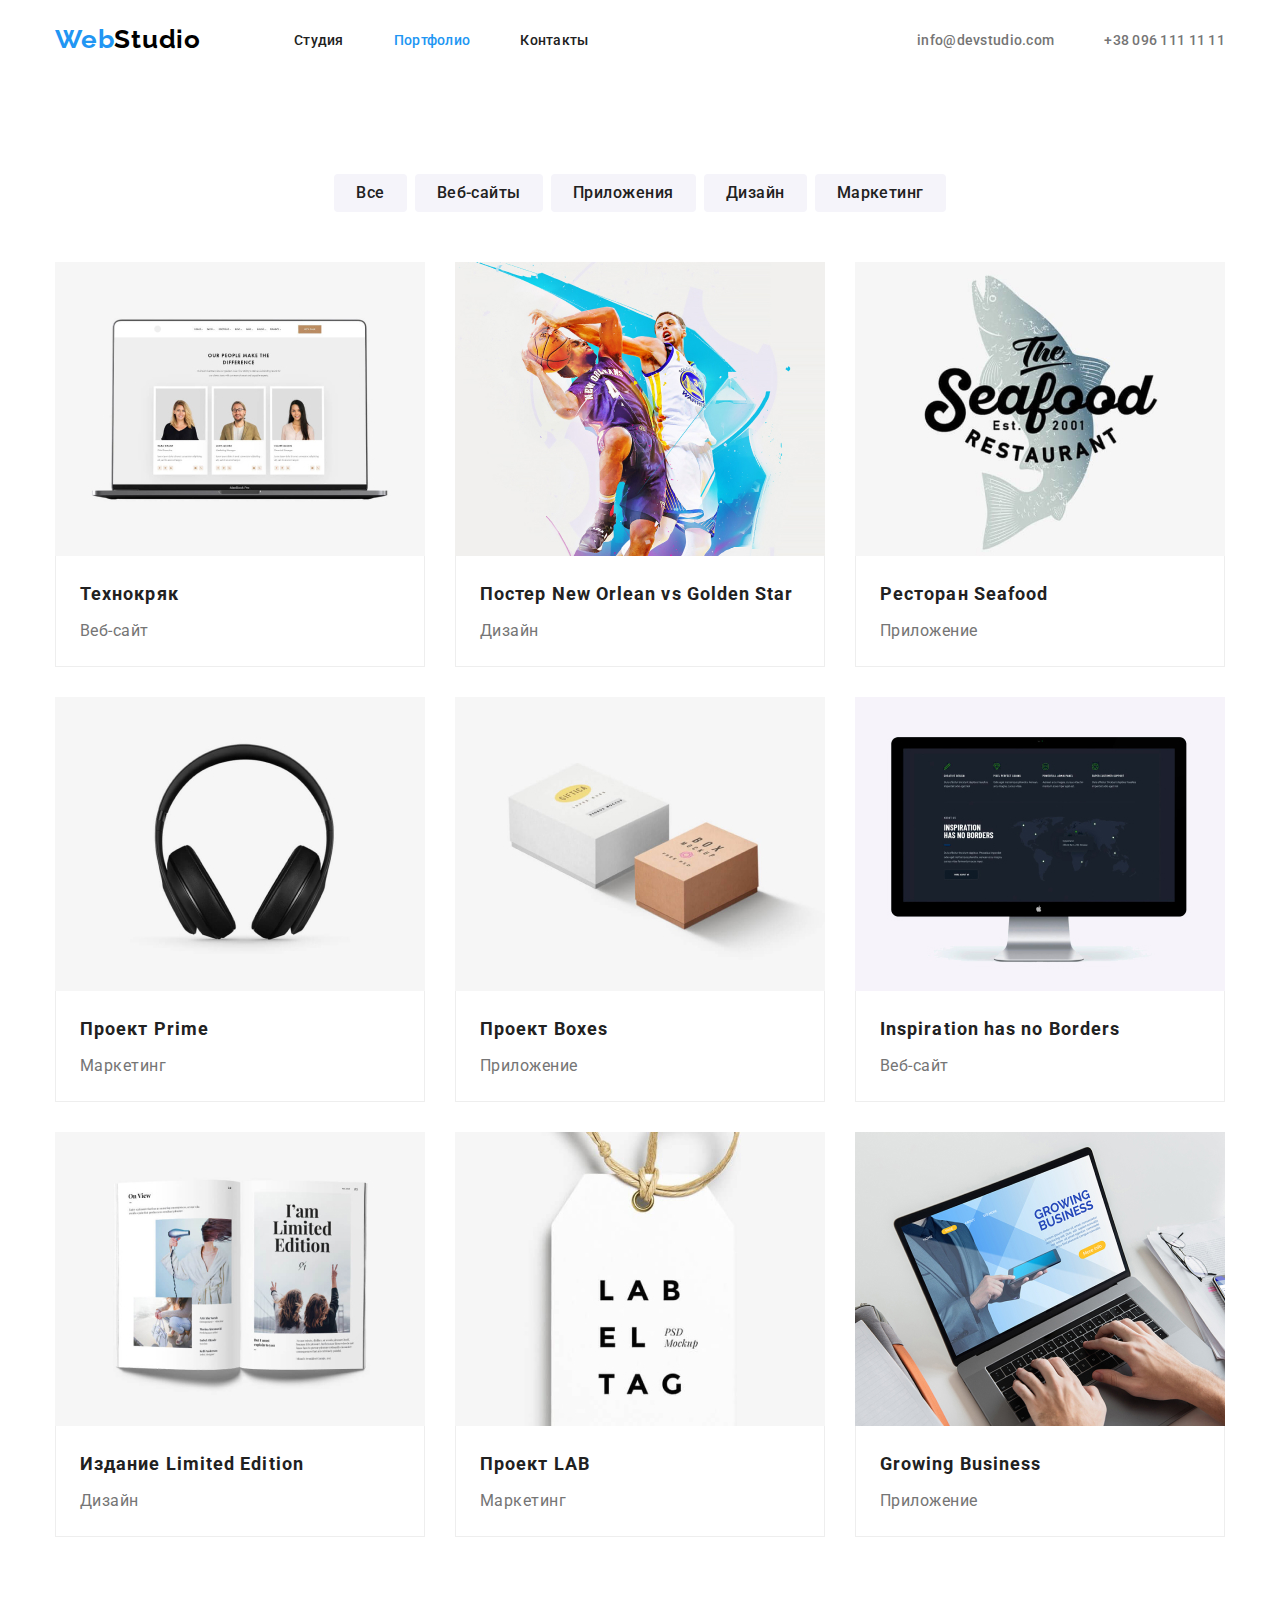
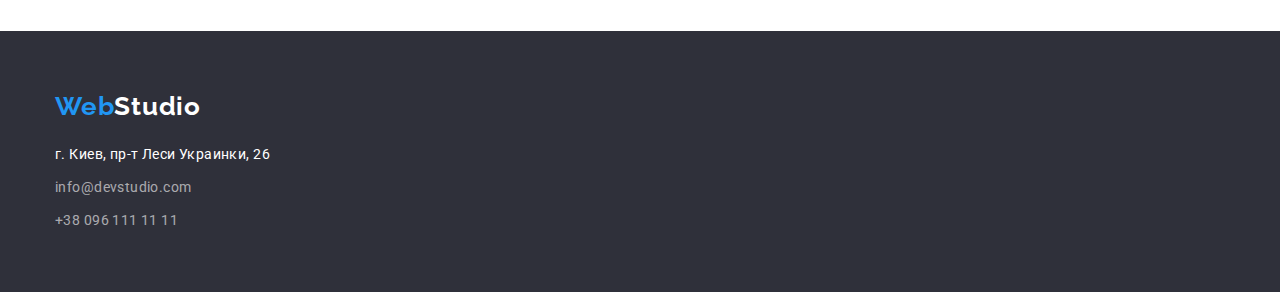
==== portfolio.html @ 2a4124d0 "test svg" ====
<!DOCTYPE html>
<html lang="ru">
  <head>
    <meta charset="UTF-8" />
    <meta name="viewport" content="width=device-width, initial-scale=1.0" />
    <title>Веб студия, портфолио</title>
    <link
      rel="stylesheet"
      href="https://cdnjs.cloudflare.com/ajax/libs/modern-normalize/1.0.0/modern-normalize.css"
    />
    <link
      rel="stylesheet"
      href="https://fonts.googleapis.com/css2?family=Raleway:wght@700&family=Roboto:wght@400;500;700;900&display=swap"
    />
    <link rel="stylesheet" href="./css/styles.css" />
  </head>

  <body>
    <!--HEADER-->
    <header class="header">
      <div class="container">
        <nav class="navigation">
          <a
            class="logo link"
            href="./index.html"
            aria-label="логотип веб студии"
            ><span class="logo-color">Web</span
            ><span class="logo-color-header">Studio</span></a
          >
          <ul class="navigation-list list">
            <li class="navigation-list-item">
              <a class="navigation-list-link link" href="./index.html"
                >Студия</a
              >
            </li>
            <li class="navigation-list-item">
              <a
                class="navigation-list-link link active"
                href="./portfolio.html"
                >Портфолио</a
              >
            </li>
            <li class="navigation-list-item">
              <a class="navigation-list-link link" href="">Контакты</a>
            </li>
          </ul>
        </nav>

        <address class="address">
          <ul class="address-list list">
            <li class="address-list-item">
              <a class="address-list-link link" href="mailto:info@devstudio.com"
                >info@devstudio.com</a
              >
            </li>
            <li class="address-list-item">
              <a class="address-list-link link" href="tel:+380961111111"
                >+38 096 111 11 11</a
              >
            </li>
          </ul>
        </address>
      </div>
    </header>

    <main>
      <!--PORTFOLIO-->
      <section class="portfolio">
        <div class="container">
          <h1 class="portfolio-title" hidden>Портфолио</h1>
          <ul class="portfolio-list-one list">
            <li class="portfolio-list-buttons">
              <button class="portfolio-button" type="button">Все</button>
            </li>
            <li class="portfolio-list-buttons">
              <button class="portfolio-button" type="button">Веб-сайты</button>
            </li>
            <li class="portfolio-list-buttons">
              <button class="portfolio-button" type="button">Приложения</button>
            </li>
            <li class="portfolio-list-buttons">
              <button class="portfolio-button" type="button">Дизайн</button>
            </li>
            <li class="portfolio-list-buttons">
              <button class="portfolio-button" type="button">Маркетинг</button>
            </li>
          </ul>
          <ul class="portfolio-list-two list">
            <li class="portfolio-list-items">
              <a class="portfolio-item-link link" href="">
                <img
                  class="portfolio-list-img"
                  src="./images/portfolio/portfolio-img-1.jpg"
                  alt="Веб-сайт на мониторе ноутбука"
                />
                <div class="portfolio-list-content">
                  <h2 class="portfolio-list-subtitle">Технокряк</h2>
                  <p class="portfolio-list-text">Веб-сайт</p>
                </div>
              </a>
            </li>
            <li class="portfolio-list-items">
              <a class="portfolio-item-link link" href="">
                <img
                  class="portfolio-list-img"
                  src="./images/portfolio/portfolio-img-2.jpg"
                  alt="Два баскетболиста"
                />
                <div class="portfolio-list-content">
                  <h2 class="portfolio-list-subtitle">
                    Постер <span lang="en">New Orlean vs Golden Star</span>
                  </h2>
                  <p class="portfolio-list-text">Дизайн</p>
                </div>
              </a>
            </li>
            <li class="portfolio-list-items">
              <a class="portfolio-item-link link" href="">
                <img
                  class="portfolio-list-img"
                  src="./images/portfolio/portfolio-img-3.jpg"
                  alt="Логотип ресторана"
                />
                <div class="portfolio-list-content">
                  <h2 class="portfolio-list-subtitle">
                    Ресторан <span lang="en">Seafood</span>
                  </h2>
                  <p class="portfolio-list-text">Приложение</p>
                </div>
              </a>
            </li>
            <li class="portfolio-list-items">
              <a class="portfolio-item-link link" href="">
                <img
                  class="portfolio-list-img"
                  src="./images/portfolio/portfolio-img-4.jpg"
                  alt="Наушники"
                />
                <div class="portfolio-list-content">
                  <h2 class="portfolio-list-subtitle">
                    Проект <span lang="en">Prime</span>
                  </h2>
                  <p class="portfolio-list-text">Маркетинг</p>
                </div>
              </a>
            </li>
            <li class="portfolio-list-items">
              <a class="portfolio-item-link link" href="">
                <img
                  class="portfolio-list-img"
                  src="./images/portfolio/portfolio-img-5.jpg"
                  alt="Две коробочки"
                />
                <div class="portfolio-list-content">
                  <h2 class="portfolio-list-subtitle">
                    Проект <span lang="en">Boxes</span>
                  </h2>
                  <p class="portfolio-list-text">Приложение</p>
                </div>
              </a>
            </li>
            <li class="portfolio-list-items">
              <a class="portfolio-item-link link" href="">
                <img
                  class="portfolio-list-img"
                  src="./images/portfolio/portfolio-img-6.jpg"
                  alt="Веб-сайт на мониторе компьютера"
                />
                <div class="portfolio-list-content">
                  <h2 class="portfolio-list-subtitle" lang="en">
                    Inspiration has no Borders
                  </h2>
                  <p class="portfolio-list-text">Веб-сайт</p>
                </div>
              </a>
            </li>
            <li class="portfolio-list-items">
              <a class="portfolio-item-link link" href="">
                <img
                  class="portfolio-list-img"
                  src="./images/portfolio/portfolio-img-7.jpg"
                  alt="Открытый журнал"
                />
                <div class="portfolio-list-content">
                  <h2 class="portfolio-list-subtitle">
                    Издание <span>Limited Edition</span>
                  </h2>
                  <p class="portfolio-list-text">Дизайн</p>
                </div>
              </a>
            </li>
            <li class="portfolio-list-items">
              <a class="portfolio-item-link link" href="">
                <img
                  class="portfolio-list-img"
                  src="./images/portfolio/portfolio-img-8.jpg"
                  alt="Бирка с логотипом"
                />
                <div class="portfolio-list-content">
                  <h2 class="portfolio-list-subtitle">
                    Проект <span lang="en">LAB</span>
                  </h2>
                  <p class="portfolio-list-text">Маркетинг</p>
                </div>
              </a>
            </li>
            <li class="portfolio-list-items">
              <a class="portfolio-item-link link" href="">
                <img
                  class="portfolio-list-img"
                  src="./images/portfolio/portfolio-img-9.jpg"
                  alt="Веб-сайт на мониторе ноутбука"
                />
                <div class="portfolio-list-content">
                  <h2 class="portfolio-list-subtitle" lang="en">
                    Growing Business
                  </h2>
                  <p class="portfolio-list-text">Приложение</p>
                </div>
              </a>
            </li>
          </ul>
        </div>
      </section>
    </main>

    <!--FOOTER-->
    <footer class="footer">
      <div class="container">
        <a class="logo link" href="./index.html" aria-label="логотип веб студии"
          ><span class="logo-color">Web</span
          ><span class="logo-color-footer">Studio</span></a
        >
        <address class="address">
          <ul class="contact-list list">
            <li class="contact-list-item">
              <a
                class="contact-list-link color link"
                href="https://goo.gl/maps/PS6LSxq1CQ7J59Th6"
                >г. Киев, пр-т Леси Украинки, 26</a
              >
            </li>
            <li class="contact-list-item">
              <a class="contact-list-link link" href="mailto:info@devstudio.com"
                >info@devstudio.com</a
              >
            </li>
            <li class="contact-list-item">
              <a class="contact-list-link link" href="tel:+380961111111"
                >+38 096 111 11 11</a
              >
            </li>
          </ul>
        </address>
      </div>
    </footer>
  </body>
</html>
---- css/styles.css ----
:root {
  --main-font: 'Roboto', sans-serif;
  --secondary-font: 'Raleway', sans-serif;
  --main-color: #757575;
  --secondary-color: #212121;
  --accent-color: #2196f3;
}

*,
*::before,
*::after {
  margin: 0;
  padding: 0;
}

body {
  font-family: var(--main-font);
  font-style: normal;
}

img {
  display: block;
}

.container {
  width: 1200px;
  padding: 0 15px;
  margin: 0 auto;
}

.list {
  list-style: none;
}

.link {
  text-decoration: none;
}

.address {
  font-style: normal;
}

/*===============COMPONENTS================*/

.logo {
  font-family: var(--secondary-font);
  font-style: normal;
  font-weight: 700;
  font-size: 26px;
  line-height: 1.192;
  letter-spacing: 0.03em;
}

.logo-color {
  color: var(--accent-color);
}

.title {
  font-weight: 700;
  font-size: 36px;
  line-height: 1.167;
  text-align: center;
  letter-spacing: 0.03em;
  color: var(--secondary-color);
  margin-bottom: 50px;
}

/*===============END COMPONENTS================*/

/*===============HEADER================*/

.header .container {
  display: flex;
  align-items: center;
}

.navigation {
  display: flex;
  align-items: center;
}

.navigation-list {
  display: flex;
}

.address {
  display: flex;
}

.header .address {
  margin-left: auto;
}

.address-list {
  display: flex;
}

.header {
  background: #fff;
}

.navigation .logo {
  margin-right: 93px;
  padding-top: 24px;
  padding-bottom: 25px;
}

.logo-color-header {
  color: #000;
}

.navigation-list-link,
.address-list-link {
  font-weight: 500;
  font-size: 14px;
  line-height: 1.143;
  letter-spacing: 0.02em;
  color: var(--secondary-color);
  padding: 32px 0px;
}

.address-list-item:not(:last-child) {
  margin-right: 50px;
}

.address-list-item .address-list-link {
  color: var(--main-color);
}

.navigation-list-link:hover,
.navigation-list-link:focus,
.address-list-link:hover,
.address-list-link:focus {
  color: var(--accent-color);
}

.navigation-list-item .active {
  color: var(--accent-color);
}

.navigation-list-item:not(:last-child) {
  margin-right: 50px;
}

/*===============END HEADER================*/

/*===============HERO================*/

.hero {
  background: #2f303a;
}

.hero .container {
  display: flex;
  flex-direction: column;
  align-items: center;
  justify-content: center;
  height: 600px;
}

.hero-title {
  font-weight: 900;
  font-size: 44px;
  line-height: 1.364;
  text-align: center;
  letter-spacing: 0.06em;
  text-transform: uppercase;
  color: #fff;
  max-width: 696px;
  margin-bottom: 30px;
}

.modal-button {
  font-weight: 700;
  font-size: 16px;
  line-height: 1.875;
  letter-spacing: 0.06em;
  color: #fff;
  background: var(--accent-color);
  padding: 10px 28px;
  min-width: 200px;
  height: 50px;
  border: none;
  border-radius: 4px;
}

/*===============END HERO================*/

/*=================FEATURES==================*/
.features {
  padding: 94px 0px;
}

.features-list {
  display: flex;
  justify-content: space-between;
}

.features-list-item {
  width: 270px;
}

.features-list-subtitle {
  font-weight: 700;
  font-size: 14px;
  line-height: 1.143;
  letter-spacing: 0.03em;
  text-transform: uppercase;
  color: var(--secondary-color);
  margin-bottom: 10px;
}

.features-list-text {
  font-weight: 400;
  font-size: 14px;
  line-height: 1.714;
  letter-spacing: 0.03em;
  color: var(--main-color);
}
/*=================END FEATURES==================*/

/*=================GALLERY==================*/
.gallery {
  padding-bottom: 94px;
}

.gallery-list {
  display: flex;
  justify-content: space-between;
}

/*=================END GALLERY==================*/

/*=================STAFF==================*/

.staff {
  background: #f5f4fa;
  padding: 94px 0px;
}

.staff-list {
  display: flex;
  justify-content: space-between;
}

.staff-list-content {
  padding: 30px 0px;
  background-color: #fff;
  max-width: 270px;
  border-radius: 0px 0px 4px 4px;
}

.staff-list-name {
  font-weight: 500;
  font-size: 16px;
  line-height: 1.188;
  text-align: center;
  letter-spacing: 0.03em;
  color: var(--secondary-color);
  margin-bottom: 10px;
}

.staff-list-position {
  font-weight: 400;
  font-size: 16px;
  line-height: 1.188;
  text-align: center;
  letter-spacing: 0.03em;
  color: var(--main-color);
}
/*=================END STAFF==================*/

/*=================CLIENTS==================*/

.clients {
  padding: 94px 0px;
}

.clients-list {
  display: flex;
  justify-content: space-between;
}

.clients-list-link {
  display: flex;
  align-items: center;
  justify-content: center;
  width: 170px;
  height: 90px;
  border: 1px solid #afb1b8;
  border-radius: 4px;
}

.clients-list-link:hover {
  border-color: var(--accent-color);
}

.svg-one {
  width: 44px;
  height: 49px;
}

.svg-two {
  width: 40px;
  height: 52px;
}

.svg-three {
  width: 41px;
  height: 43px;
}

.svg-four {
  width: 80px;
  height: 42px;
}
.svg-five {
  width: 59px;
  height: 47px;
}

.svg-six {
  width: 89px;
  height: 45px;
}

.clients-list-svg {
  fill: #afb1b8;
}

.clients-list-link:hover .clients-list-svg,
.clients-list-link:focus .clients-list-svg {
  fill: var(--accent-color);
}

/*=================END CLIENTS==================*/

/*=================PORTFOLIO==================*/

.portfolio {
  padding: 94px 0px;
}

.portfolio-list-one {
  display: flex;
  justify-content: center;
  margin-bottom: 50px;
}

.portfolio-list-two {
  display: flex;
  flex-wrap: wrap;
}

.portfolio-list-items {
  display: flex;
}

.portfolio-list-content {
  padding: 20px 24px;
  width: 370px;
}

.portfolio-list-items:not(:nth-child(3n)) {
  margin-right: 30px;
}

.portfolio-list-buttons:not(:last-child) {
  margin-right: 8px;
}

.portfolio-list-items:nth-child(-n + 6) {
  margin-bottom: 30px;
}

.portfolio-button {
  font-weight: 500;
  font-size: 16px;
  line-height: 1.625;
  text-align: center;
  letter-spacing: 0.03em;
  color: var(--secondary-color);
  background: #f5f4fa;
  border: none;
  border-radius: 4px;
  padding: 6px 22px;
  max-height: 38px;
}

.portfolio-button:hover,
.portfolio-button:focus {
  color: #fff;
  background: var(--accent-color);
}

.portfolio-list-content {
  border: 1px solid #eeeeee;
  border-top: none;
}

.portfolio-list-subtitle {
  font-weight: 700;
  font-size: 18px;
  line-height: 2;
  letter-spacing: 0.06em;
  color: var(--secondary-color);
  margin-bottom: 4px;
}

.portfolio-list-text {
  font-weight: 400;
  font-size: 16px;
  line-height: 1.875;
  letter-spacing: 0.03em;
  color: var(--main-color);
}
/*=================END PORTFOLIO==================*/

/*=================FOOTER==================*/
.footer {
  background: #2f303a;
  padding: 60px 0px;
}

.logo-color-footer {
  color: #fff;
}

.contact-list-link {
  font-weight: 400;
  font-size: 14px;
  line-height: 24px;
  letter-spacing: 0.03em;
  color: rgba(255, 255, 255, 0.6);
}

.container > .logo {
  display: inline-block;
  margin-bottom: 20px;
}

.contact-list-item:not(:last-child) {
  margin-bottom: 9px;
}

.contact-list-item .color {
  color: #fff;
}

.contact-list-link:hover,
.contact-list-link:focus {
  color: var(--accent-color);
}

/*=================END FOOTER==================*/
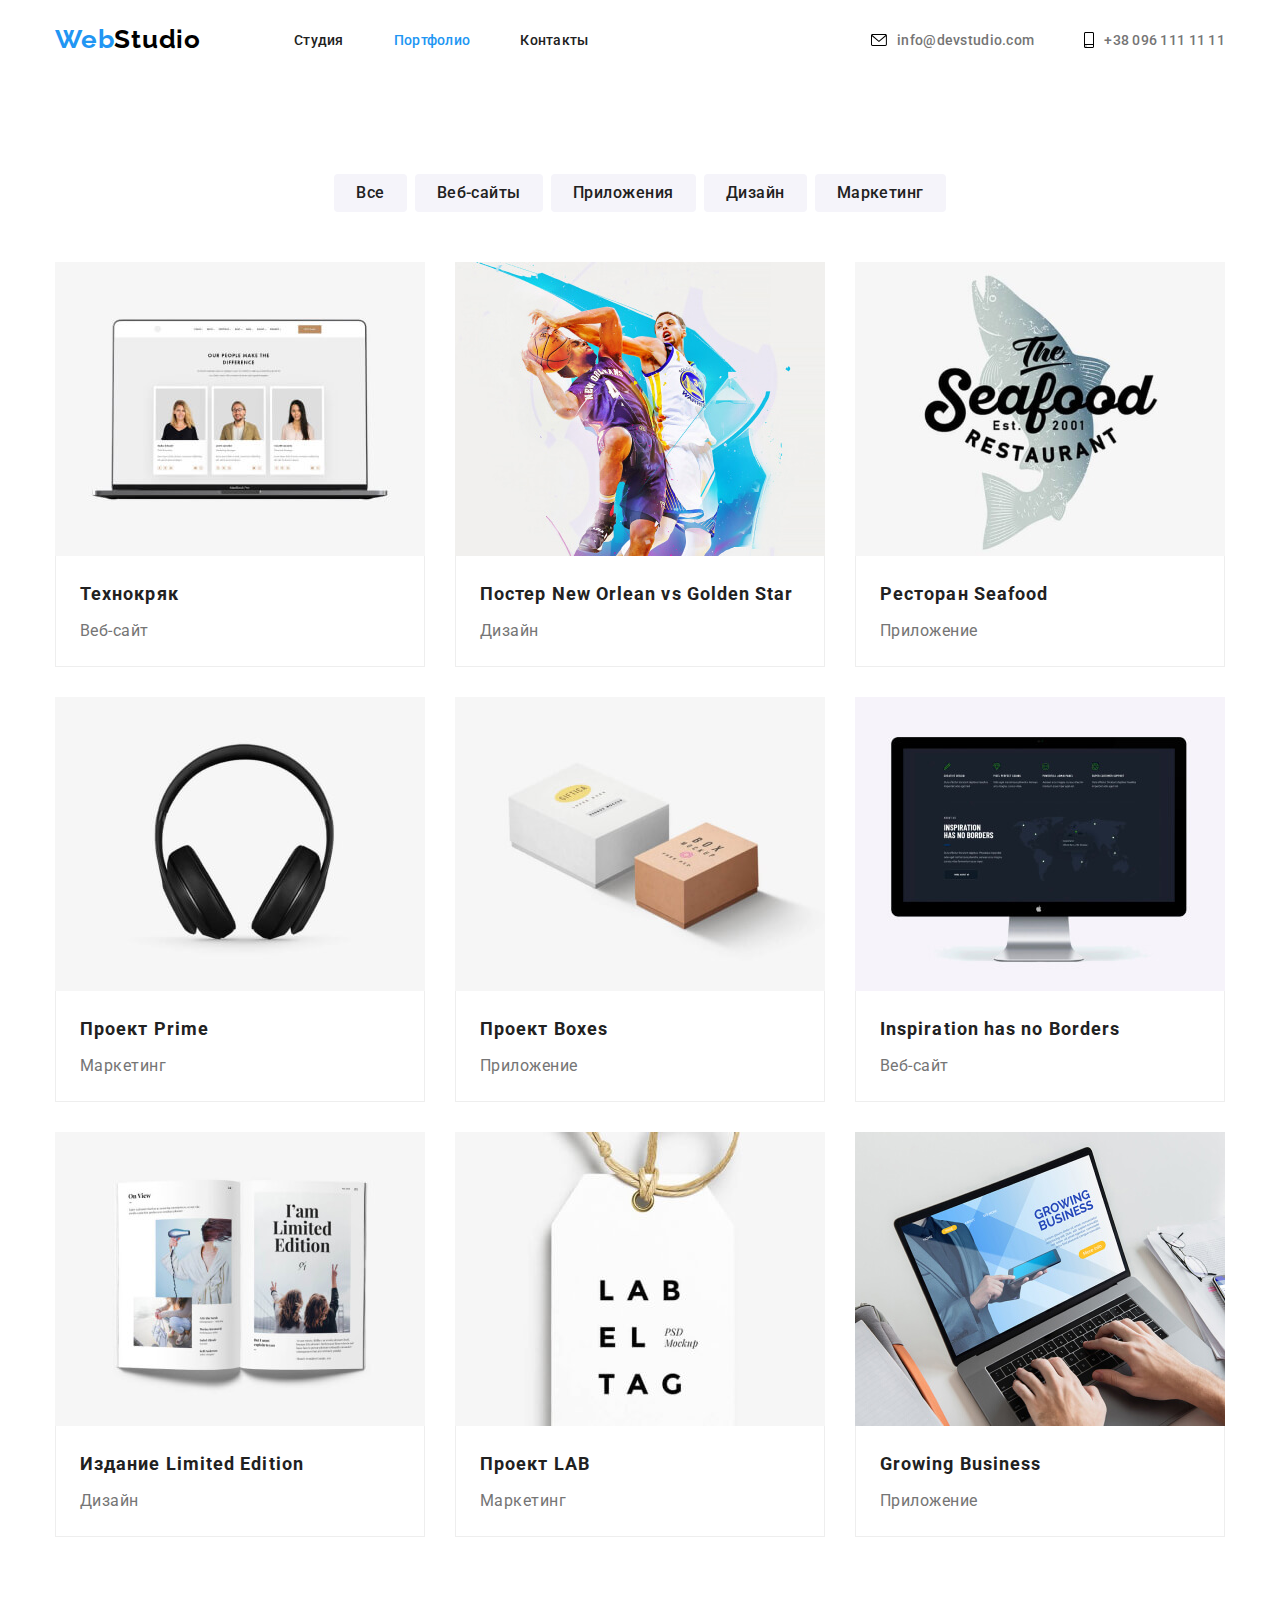
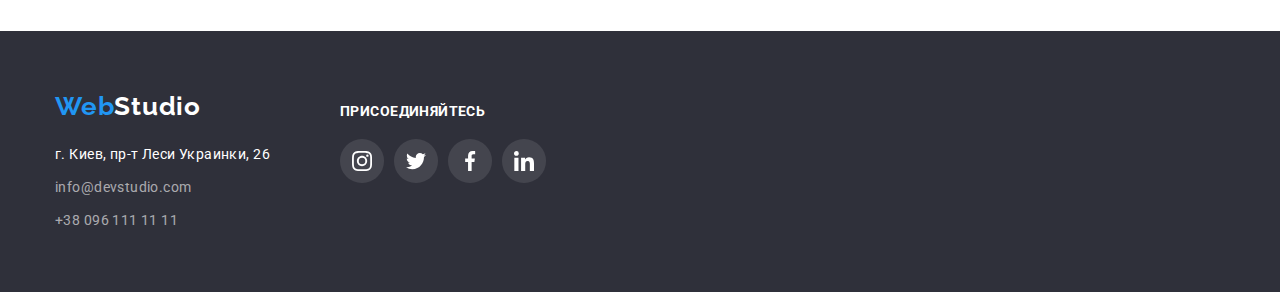
==== commit 023d5e17: "первые шаги-4" ====
--- a/portfolio.html
+++ b/portfolio.html
@@ -49,13 +49,22 @@
         <address class="address">
           <ul class="address-list list">
             <li class="address-list-item">
-              <a class="address-list-link link" href="mailto:info@devstudio.com"
-                >info@devstudio.com</a
+              <a
+                class="address-list-link link"
+                href="mailto:info@devstudio.com"
+              >
+                <svg class="address-list-svg envelope">
+                  <use href="./images/sprite.svg#envelope"></use>
+                </svg>
+                info@devstudio.com</a
               >
             </li>
             <li class="address-list-item">
-              <a class="address-list-link link" href="tel:+380961111111"
-                >+38 096 111 11 11</a
+              <a class="address-list-link link" href="tel:+380961111111">
+                <svg class="address-list-svg smartphone">
+                  <use href="./images/sprite.svg#smartphone"></use>
+                </svg>
+                +38 096 111 11 11</a
               >
             </li>
           </ul>
@@ -226,32 +235,72 @@
 
     <!--FOOTER-->
     <footer class="footer">
-      <div class="container">
-        <a class="logo link" href="./index.html" aria-label="логотип веб студии"
-          ><span class="logo-color">Web</span
-          ><span class="logo-color-footer">Studio</span></a
-        >
-        <address class="address">
-          <ul class="contact-list list">
-            <li class="contact-list-item">
-              <a
-                class="contact-list-link color link"
-                href="https://goo.gl/maps/PS6LSxq1CQ7J59Th6"
-                >г. Киев, пр-т Леси Украинки, 26</a
-              >
-            </li>
-            <li class="contact-list-item">
-              <a class="contact-list-link link" href="mailto:info@devstudio.com"
-                >info@devstudio.com</a
-              >
-            </li>
-            <li class="contact-list-item">
-              <a class="contact-list-link link" href="tel:+380961111111"
-                >+38 096 111 11 11</a
-              >
-            </li>
-          </ul>
-        </address>
+      <div class="container-footer container">
+        <div class="footer-item">
+          <a
+            class="logo link"
+            href="./index.html"
+            aria-label="логотип веб студии"
+            ><span class="logo-color">Web</span
+            ><span class="logo-color-footer">Studio</span></a
+          >
+          <address class="address">
+            <ul class="contact-list list">
+              <li class="contact-list-item">
+                <a
+                  class="contact-list-link color link"
+                  href="https://goo.gl/maps/PS6LSxq1CQ7J59Th6"
+                  >г. Киев, пр-т Леси Украинки, 26</a
+                >
+              </li>
+              <li class="contact-list-item">
+                <a
+                  class="contact-list-link link"
+                  href="mailto:info@devstudio.com"
+                  >info@devstudio.com</a
+                >
+              </li>
+              <li class="contact-list-item">
+                <a class="contact-list-link link" href="tel:+380961111111"
+                  >+38 096 111 11 11</a
+                >
+              </li>
+            </ul>
+          </address>
+        </div>
+        <div class="footer-social-links">
+          <h3 class="footer-subtitle subtitle">Присоединяйтесь</h3>
+          <ul class="social-list list">
+            <li class="social-list-item">
+              <a class="social-list-link" href="">
+                <svg class="social-list-svg">
+                  <use href="../images/sprite.svg#instagram"></use>
+                </svg>
+              </a>
+            </li>
+            <li class="social-list-item">
+              <a class="social-list-link" href="">
+                <svg class="social-list-svg">
+                  <use href="../images/sprite.svg#twitter"></use>
+                </svg>
+              </a>
+            </li>
+            <li class="social-list-item">
+              <a class="social-list-link" href="">
+                <svg class="social-list-svg">
+                  <use href="../images/sprite.svg#facebook"></use>
+                </svg>
+              </a>
+            </li>
+            <li class="social-list-item">
+              <a class="social-list-link" href="">
+                <svg class="social-list-svg">
+                  <use href="../images/sprite.svg#linkedin"></use>
+                </svg>
+              </a>
+            </li>
+          </ul>
+        </div>
       </div>
     </footer>
   </body>
--- a/css/styles.css
+++ b/css/styles.css
@@ -4,6 +4,9 @@
   --main-color: #757575;
   --secondary-color: #212121;
   --accent-color: #2196f3;
+  --color-theme-color: #fff;
+  --svg-main-color: #afb1b8;
+  --backrgound-main-color: #f5f4fa;
 }
 
 *,
@@ -63,6 +66,41 @@
   letter-spacing: 0.03em;
   color: var(--secondary-color);
   margin-bottom: 50px;
+}
+
+.subtitle {
+  font-weight: 700;
+  font-size: 14px;
+  line-height: 1.143;
+  letter-spacing: 0.03em;
+  text-transform: uppercase;
+}
+
+.social-list-link:hover,
+.social-list-link:focus {
+  background-color: var(--accent-color);
+}
+
+.social-list-svg {
+  width: 20px;
+  height: 20px;
+}
+
+.social-list {
+  display: flex;
+}
+
+.social-list-link {
+  display: flex;
+  align-items: center;
+  justify-content: center;
+  width: 44px;
+  height: 44px;
+  border-radius: 50%;
+}
+
+.social-list-item:not(:last-child) {
+  margin-right: 10px;
 }
 
 /*===============END COMPONENTS================*/
@@ -119,6 +157,25 @@
   padding: 32px 0px;
 }
 
+.address-list-link {
+  display: flex;
+  align-items: center;
+}
+
+.envelope {
+  width: 16px;
+  height: 12px;
+}
+
+.smartphone {
+  width: 10px;
+  height: 16px;
+}
+
+.address-list-svg {
+  margin-right: 10px;
+}
+
 .address-list-item:not(:last-child) {
   margin-right: 50px;
 }
@@ -134,6 +191,11 @@
   color: var(--accent-color);
 }
 
+.address-list-link:hover .address-list-svg,
+.address-list-link:focus .address-list-svg {
+  fill: var(--accent-color);
+}
+
 .navigation-list-item .active {
   color: var(--accent-color);
 }
@@ -147,7 +209,11 @@
 /*===============HERO================*/
 
 .hero {
-  background: #2f303a;
+  background-image: linear-gradient(
+      rgba(47, 48, 58, 0.4),
+      rgba(47, 48, 58, 0.4)
+    ),
+    url(../images/hero/hero-img.jpg);
 }
 
 .hero .container {
@@ -165,7 +231,7 @@
   text-align: center;
   letter-spacing: 0.06em;
   text-transform: uppercase;
-  color: #fff;
+  color: var(--color-theme-color);
   max-width: 696px;
   margin-bottom: 30px;
 }
@@ -175,7 +241,7 @@
   font-size: 16px;
   line-height: 1.875;
   letter-spacing: 0.06em;
-  color: #fff;
+  color: var(--color-theme-color);
   background: var(--accent-color);
   padding: 10px 28px;
   min-width: 200px;
@@ -201,13 +267,36 @@
 }
 
 .features-list-subtitle {
-  font-weight: 700;
-  font-size: 14px;
-  line-height: 1.143;
-  letter-spacing: 0.03em;
-  text-transform: uppercase;
   color: var(--secondary-color);
   margin-bottom: 10px;
+}
+
+.features-list-subtitle::before {
+  content: '';
+  display: block;
+  width: 270px;
+  height: 120px;
+  background-color: var(--backrgound-main-color);
+  background-repeat: no-repeat;
+  background-position: center;
+  border-radius: 4px;
+  margin-bottom: 30px;
+}
+
+.one .features-list-subtitle::before {
+  background-image: url(../images/features/features-img-1.svg);
+}
+
+.two .features-list-subtitle::before {
+  background-image: url(../images/features/features-img-2.svg);
+}
+
+.three .features-list-subtitle::before {
+  background-image: url(../images/features/features-img-3.svg);
+}
+
+.four .features-list-subtitle::before {
+  background-image: url(../images/features/features-img-4.svg);
 }
 
 .features-list-text {
@@ -234,18 +323,28 @@
 /*=================STAFF==================*/
 
 .staff {
-  background: #f5f4fa;
+  background: var(--backrgound-main-color);
   padding: 94px 0px;
 }
 
 .staff-list {
   display: flex;
   justify-content: space-between;
+}
+
+.staff-list-items {
+  box-shadow: 0px 1px 3px rgba(0, 0, 0, 0.12), 0px 1px 1px rgba(0, 0, 0, 0.14),
+    0px 2px 1px rgba(0, 0, 0, 0.2);
+  border-radius: 0px 0px 4px 4px;
+}
+
+.staff-list-items:hover {
+  box-shadow: 0px 4px 4px rgba(0, 0, 0, 0.25);
 }
 
 .staff-list-content {
   padding: 30px 0px;
-  background-color: #fff;
+  background-color: var(--color-theme-color);
   max-width: 270px;
   border-radius: 0px 0px 4px 4px;
 }
@@ -268,6 +367,22 @@
   letter-spacing: 0.03em;
   color: var(--main-color);
 }
+
+.social-list {
+  padding-top: 16px;
+  padding-left: 32px;
+  padding-right: 32px;
+}
+
+.social-list-svg {
+  fill: var(--svg-main-color);
+}
+
+.social-list-link:hover .social-list-svg,
+.social-list-link:focus .social-list-svg {
+  fill: var(--color-theme-color);
+}
+
 /*=================END STAFF==================*/
 
 /*=================CLIENTS==================*/
@@ -287,7 +402,7 @@
   justify-content: center;
   width: 170px;
   height: 90px;
-  border: 1px solid #afb1b8;
+  border: 1px solid var(--svg-main-color);
   border-radius: 4px;
 }
 
@@ -325,7 +440,7 @@
 }
 
 .clients-list-svg {
-  fill: #afb1b8;
+  fill: var(--svg-main-color);
 }
 
 .clients-list-link:hover .clients-list-svg,
@@ -380,7 +495,7 @@
   text-align: center;
   letter-spacing: 0.03em;
   color: var(--secondary-color);
-  background: #f5f4fa;
+  background: var(--backrgound-main-color);
   border: none;
   border-radius: 4px;
   padding: 6px 22px;
@@ -389,8 +504,16 @@
 
 .portfolio-button:hover,
 .portfolio-button:focus {
-  color: #fff;
+  color: var(--color-theme-color);
   background: var(--accent-color);
+  box-shadow: 0px 3px 1px rgba(0, 0, 0, 0.1), 0px 1px 2px rgba(0, 0, 0, 0.08),
+    0px 2px 2px rgba(0, 0, 0, 0.12);
+}
+
+.portfolio-list-items:hover,
+.portfolio-list-items:focus {
+  box-shadow: 0px 1px 1px rgba(0, 0, 0, 0.12), 0px 4px 4px rgba(0, 0, 0, 0.06),
+    1px 4px 6px rgba(0, 0, 0, 0.16);
 }
 
 .portfolio-list-content {
@@ -419,11 +542,14 @@
 /*=================FOOTER==================*/
 .footer {
   background: #2f303a;
-  padding: 60px 0px;
+}
+
+.container-footer {
+  display: flex;
 }
 
 .logo-color-footer {
-  color: #fff;
+  color: var(--color-theme-color);
 }
 
 .contact-list-link {
@@ -434,8 +560,28 @@
   color: rgba(255, 255, 255, 0.6);
 }
 
-.container > .logo {
-  display: inline-block;
+.footer-item {
+  display: flex;
+  flex-direction: column;
+  margin-right: 70px;
+  padding: 60px 0px;
+}
+
+.footer-item > .logo {
+  margin-bottom: 20px;
+}
+
+.footer-social-links {
+  padding-top: 72px;
+  padding-bottom: 100px;
+}
+
+.footer-social-links > .social-list {
+  padding: 0px;
+}
+
+.footer-subtitle {
+  color: var(--color-theme-color);
   margin-bottom: 20px;
 }
 
@@ -444,7 +590,18 @@
 }
 
 .contact-list-item .color {
-  color: #fff;
+  color: var(--color-theme-color);
+}
+
+.footer-social-links .social-list-link {
+  background-image: linear-gradient(
+    rgba(255, 255, 255, 0.1),
+    rgba(255, 255, 255, 0.1)
+  );
+}
+
+.footer-social-links .social-list-svg {
+  fill: var(--color-theme-color);
 }
 
 .contact-list-link:hover,
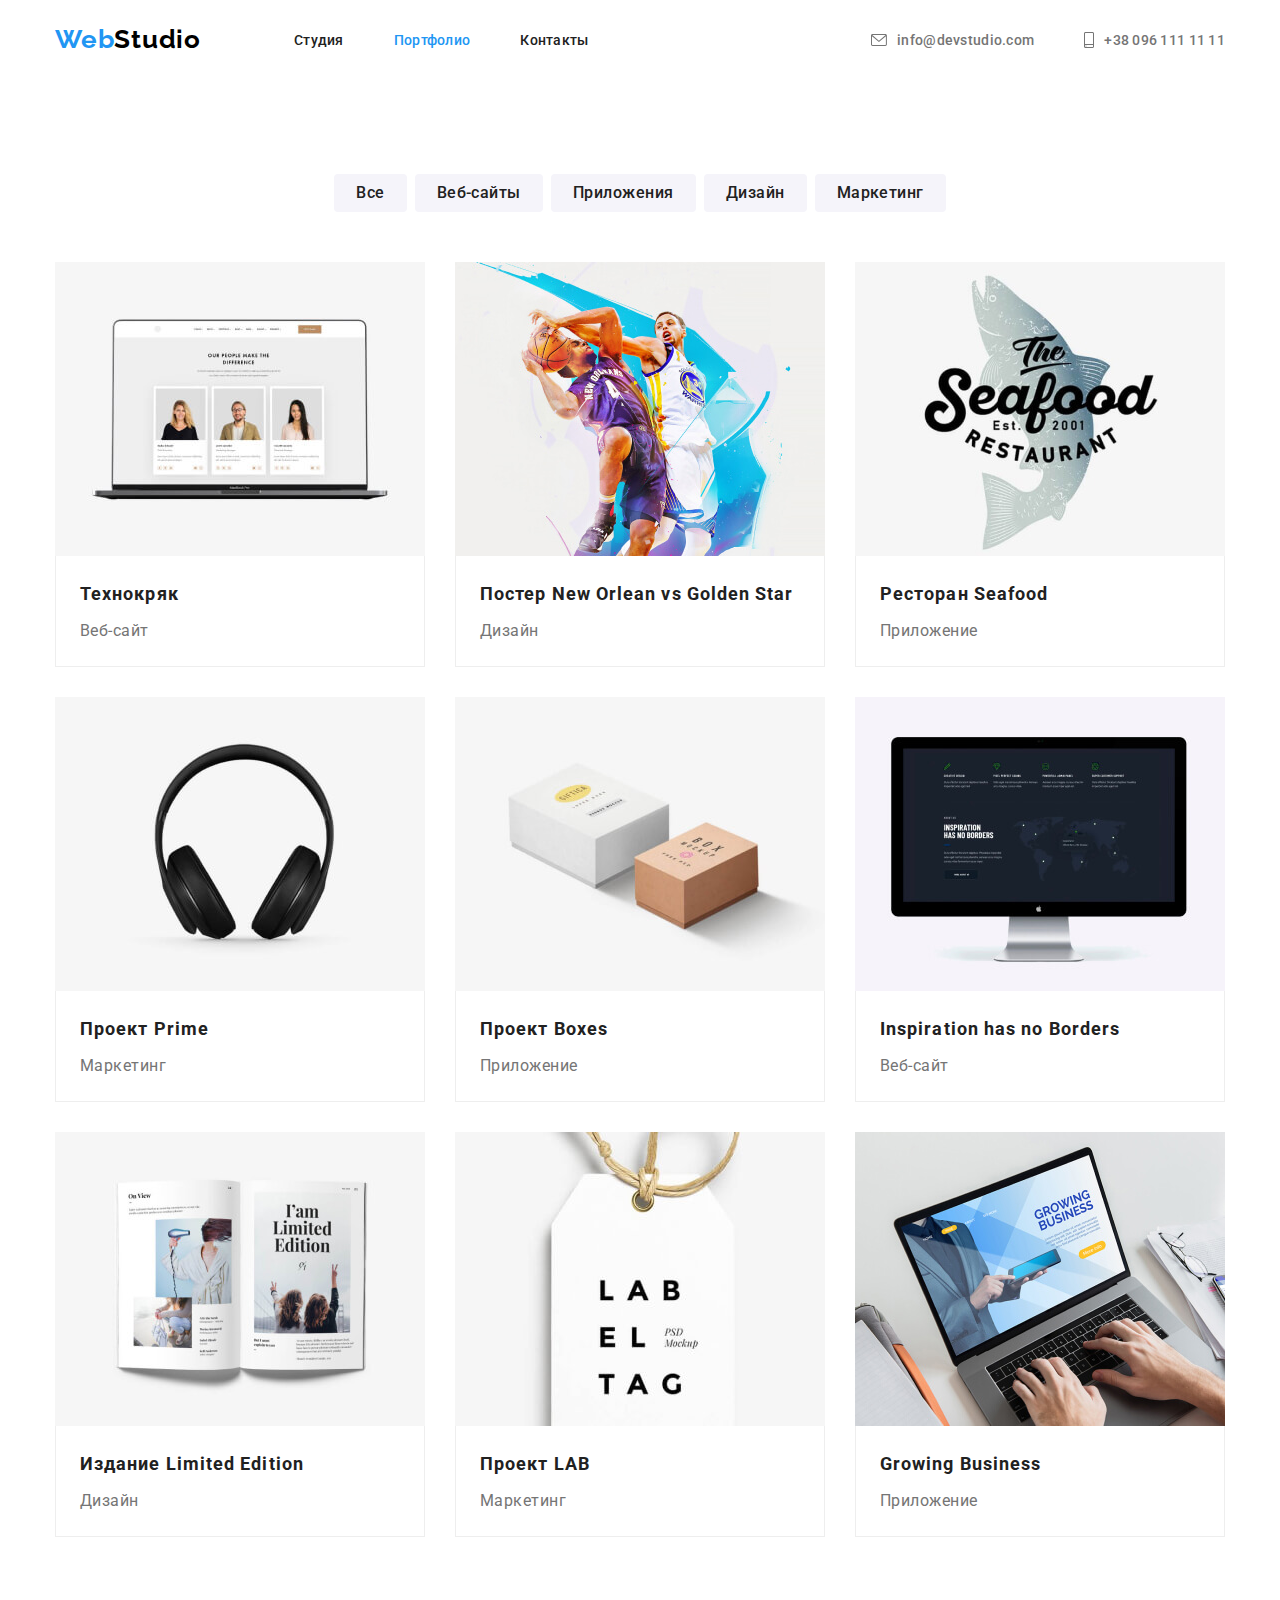
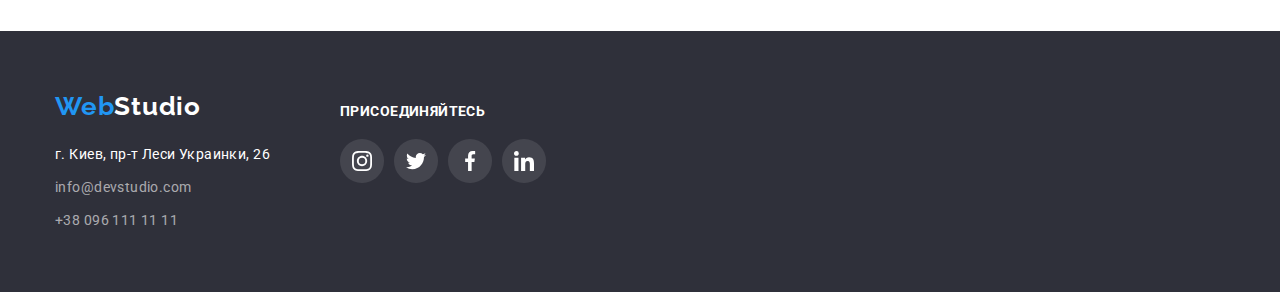
==== commit e33b6c0e: "первые шаги-4" ====
--- a/portfolio.html
+++ b/portfolio.html
@@ -274,28 +274,28 @@
             <li class="social-list-item">
               <a class="social-list-link" href="">
                 <svg class="social-list-svg">
-                  <use href="../images/sprite.svg#instagram"></use>
+                  <use href="./images/sprite.svg#instagram"></use>
                 </svg>
               </a>
             </li>
             <li class="social-list-item">
               <a class="social-list-link" href="">
                 <svg class="social-list-svg">
-                  <use href="../images/sprite.svg#twitter"></use>
+                  <use href="./images/sprite.svg#twitter"></use>
                 </svg>
               </a>
             </li>
             <li class="social-list-item">
               <a class="social-list-link" href="">
                 <svg class="social-list-svg">
-                  <use href="../images/sprite.svg#facebook"></use>
+                  <use href="./images/sprite.svg#facebook"></use>
                 </svg>
               </a>
             </li>
             <li class="social-list-item">
               <a class="social-list-link" href="">
                 <svg class="social-list-svg">
-                  <use href="../images/sprite.svg#linkedin"></use>
+                  <use href="./images/sprite.svg#linkedin"></use>
                 </svg>
               </a>
             </li>
--- a/css/styles.css
+++ b/css/styles.css
@@ -182,6 +182,10 @@
 
 .address-list-item .address-list-link {
   color: var(--main-color);
+}
+
+.address-list-svg {
+  fill: var(--main-color);
 }
 
 .navigation-list-link:hover,
